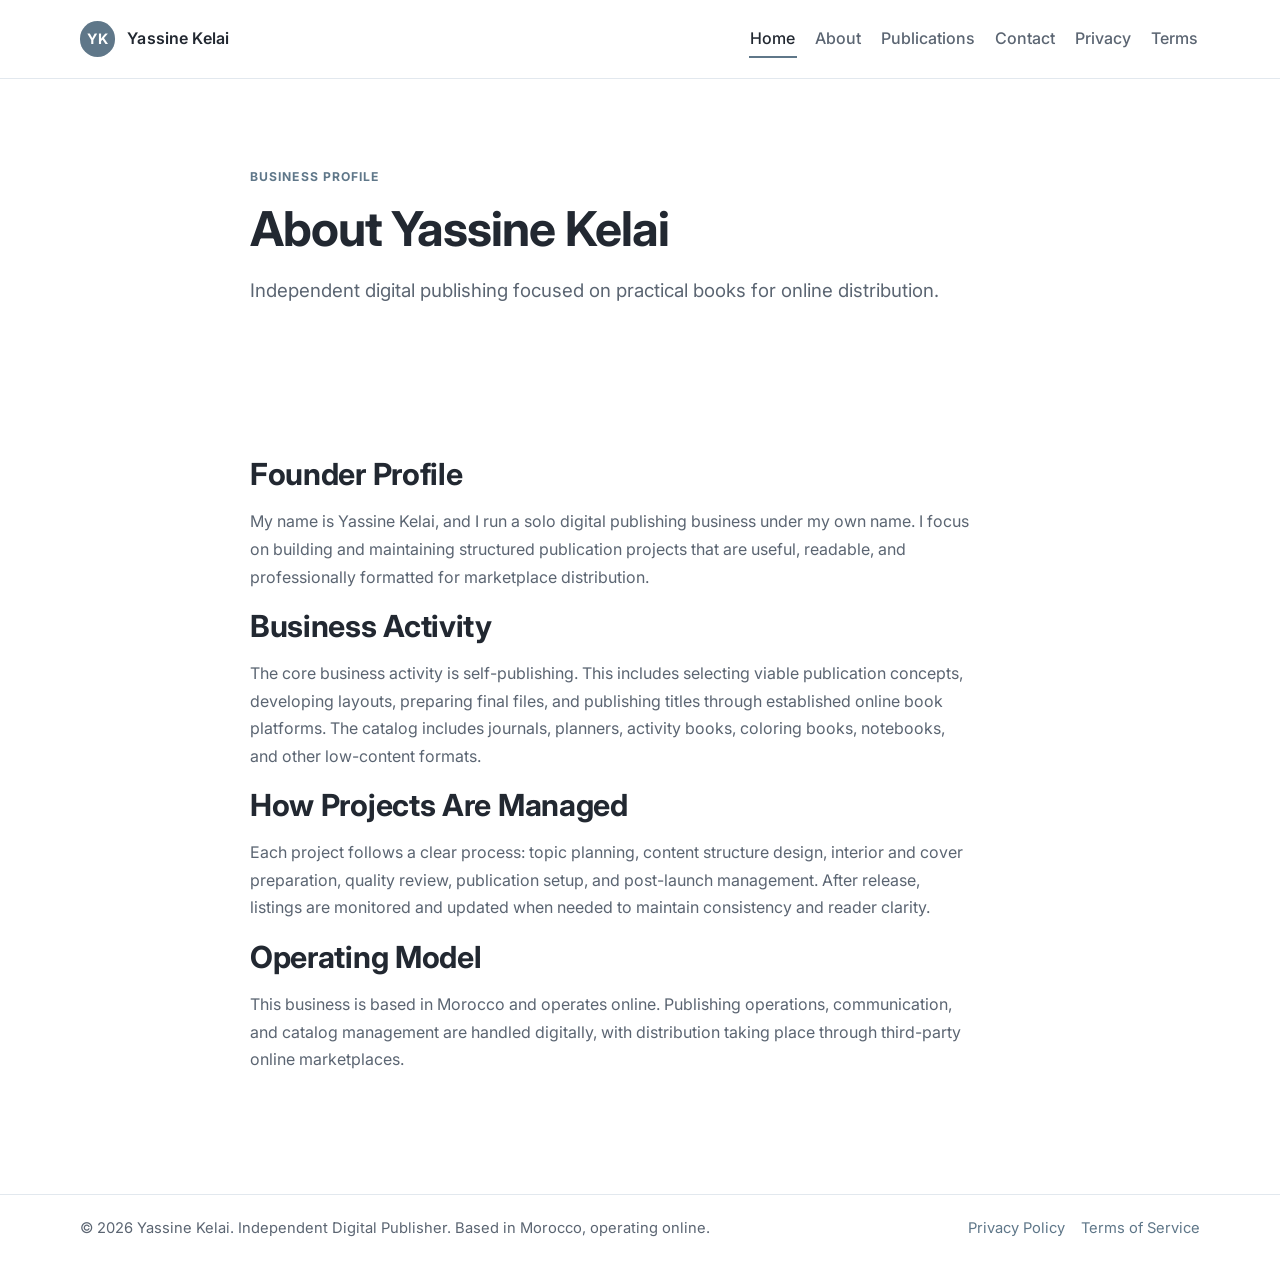
==== about/index.html @ 2085a8c1 "Fix clean URL 404 by adding directory index pages" ====
<!DOCTYPE html>
<html lang="en">
<head>
  <meta charset="UTF-8">
  <meta name="viewport" content="width=device-width, initial-scale=1.0">
  <title>About | Yassine Kelai Digital Publishing</title>
  <meta name="description" content="About Yassine Kelai and the online digital publishing activity focused on practical self-published books.">
  <meta property="og:title" content="About Yassine Kelai">
  <meta property="og:description" content="Learn how Yassine Kelai develops, prepares, and manages digital publishing projects from Morocco.">
  <meta property="og:type" content="website">
  <meta property="og:url" content="https://yassinekelai.com/about">
  <meta property="og:site_name" content="Yassine Kelai">
  <link rel="icon" type="image/svg+xml" href="/favicon.svg">
  <link rel="stylesheet" href="/styles.css">
  <script defer src="/script.js"></script>
</head>
<body>
    <header class="site-header">
    <div class="container header-wrap">
      <a class="logo" href="/" aria-label="Yassine Kelai Home"><span class="logo-mark">YK</span><span class="logo-text">Yassine Kelai</span></a>
      <button class="menu-toggle" aria-expanded="false" aria-controls="site-nav" aria-label="Open navigation menu"><span></span><span></span><span></span></button>
      <nav id="site-nav" class="site-nav" aria-label="Main navigation">
        <ul>
          <li><a href="/" data-nav="home">Home</a></li>
          <li><a href="/about" data-nav="about">About</a></li>
          <li><a href="/publications" data-nav="publications">Publications</a></li>
          <li><a href="/contact" data-nav="contact">Contact</a></li>
          <li><a href="/privacy" data-nav="privacy">Privacy</a></li>
          <li><a href="/terms" data-nav="terms">Terms</a></li>
        </ul>
      </nav>
    </div>
  </header>

  <main id="main-content">
    <section class="section page-hero">
      <div class="container narrow">
        <p class="eyebrow">Business Profile</p>
        <h1>About Yassine Kelai</h1>
        <p class="lead">Independent digital publishing focused on practical books for online distribution.</p>
      </div>
    </section>

    <section class="section">
      <div class="container narrow flow">
        <h2>Founder Profile</h2>
        <p>My name is Yassine Kelai, and I run a solo digital publishing business under my own name. I focus on building and maintaining structured publication projects that are useful, readable, and professionally formatted for marketplace distribution.</p>

        <h2>Business Activity</h2>
        <p>The core business activity is self-publishing. This includes selecting viable publication concepts, developing layouts, preparing final files, and publishing titles through established online book platforms. The catalog includes journals, planners, activity books, coloring books, notebooks, and other low-content formats.</p>

        <h2>How Projects Are Managed</h2>
        <p>Each project follows a clear process: topic planning, content structure design, interior and cover preparation, quality review, publication setup, and post-launch management. After release, listings are monitored and updated when needed to maintain consistency and reader clarity.</p>

        <h2>Operating Model</h2>
        <p>This business is based in Morocco and operates online. Publishing operations, communication, and catalog management are handled digitally, with distribution taking place through third-party online marketplaces.</p>
      </div>
    </section>
  </main>

  <footer class="site-footer">
    <div class="container footer-wrap">
      <p>© <span id="year"></span> Yassine Kelai. Independent Digital Publisher. Based in Morocco, operating online.</p>
      <nav aria-label="Footer links"><a href="/privacy">Privacy Policy</a><a href="/terms">Terms of Service</a></nav>
    </div>
  </footer>
</body>
</html>
---- styles.css ----
@import url('https://fonts.googleapis.com/css2?family=Inter:wght@400;500;600;700&display=swap');

:root {
  --bg: #ffffff;
  --surface: #f6f8fa;
  --surface-strong: #eef3f6;
  --text: #222831;
  --muted: #5b6572;
  --accent: #5f7789;
  --accent-soft: #d9e4ea;
  --border: #e2e8ee;
  --shadow-sm: 0 6px 18px rgba(34, 40, 49, 0.06);
  --shadow-md: 0 14px 32px rgba(34, 40, 49, 0.1);
  --radius-sm: 10px;
  --radius-md: 14px;
  --radius-lg: 16px;
  --section-space: clamp(3.5rem, 7vw, 5.5rem);
}

* { box-sizing: border-box; }
html { scroll-behavior: smooth; }
body {
  margin: 0;
  font-family: 'Inter', 'Segoe UI', Roboto, Arial, sans-serif;
  color: var(--text);
  background: var(--bg);
  line-height: 1.72;
  text-rendering: optimizeLegibility;
}

a { color: inherit; text-decoration: none; }

.container { width: min(1120px, 92%); margin-inline: auto; }
.narrow { width: min(780px, 92%); margin-inline: auto; }
.section { padding: var(--section-space) 0; }
.surface { background: linear-gradient(180deg, var(--surface), #fff); }
.page-hero { padding-bottom: calc(var(--section-space) * .5); }

.site-header {
  position: sticky;
  top: 0;
  z-index: 100;
  background: rgba(255, 255, 255, 0.92);
  border-bottom: 1px solid var(--border);
  backdrop-filter: blur(12px);
}
.header-wrap {
  min-height: 78px;
  display: flex;
  align-items: center;
  justify-content: space-between;
  gap: 1rem;
}
.logo { display: inline-flex; align-items: center; gap: .75rem; font-weight: 600; }
.logo-mark {
  inline-size: 2.2rem;
  block-size: 2.2rem;
  border-radius: 50%;
  display: grid;
  place-items: center;
  background: var(--accent);
  color: #fff;
  font-size: .9rem;
  font-weight: 700;
}
.logo-text { letter-spacing: .01em; }

.menu-toggle {
  border: 1px solid var(--border);
  background: #fff;
  border-radius: var(--radius-sm);
  width: 44px;
  height: 40px;
  display: inline-flex;
  flex-direction: column;
  justify-content: center;
  align-items: center;
  gap: 4px;
  cursor: pointer;
}
.menu-toggle span {
  width: 18px;
  height: 2px;
  background: var(--text);
  border-radius: 4px;
  transition: transform .2s ease;
}

.site-nav {
  position: absolute;
  top: 78px;
  left: 0;
  right: 0;
  display: none;
  background: #fff;
  border-bottom: 1px solid var(--border);
  box-shadow: var(--shadow-sm);
}
.site-nav.open { display: block; }
.site-nav ul {
  list-style: none;
  margin: 0;
  padding: .9rem 4% 1rem;
  display: flex;
  flex-direction: column;
  gap: .35rem;
}
.site-nav a {
  display: inline-block;
  color: var(--muted);
  font-weight: 500;
  padding: .45rem .1rem;
  position: relative;
}
.site-nav a::after {
  content: '';
  position: absolute;
  left: 0;
  bottom: .12rem;
  width: 0;
  height: 2px;
  background: var(--accent);
  transition: width .2s ease;
}
.site-nav a:hover,
.site-nav a[aria-current='page'] { color: var(--text); }
.site-nav a:hover::after,
.site-nav a[aria-current='page']::after { width: 100%; }

h1, h2, h3 { color: var(--text); line-height: 1.25; margin-top: 0; }
h1 { font-size: clamp(2rem, 5vw, 3rem); margin-bottom: 1rem; letter-spacing: -0.02em; }
h2 { font-size: clamp(1.4rem, 2.8vw, 1.9rem); margin-bottom: .95rem; letter-spacing: -0.01em; }
h3 { font-size: 1.08rem; margin-bottom: .65rem; }
p { margin: 0 0 1rem; color: var(--muted); max-width: 72ch; }

.eyebrow {
  margin-bottom: .7rem;
  text-transform: uppercase;
  font-size: .76rem;
  font-weight: 700;
  letter-spacing: .09em;
  color: var(--accent);
}
.lead { font-size: clamp(1.05rem, 1.9vw, 1.17rem); }

.hero {
  background: radial-gradient(70% 120% at 100% 0%, var(--surface-strong) 0%, #fff 52%);
}
.hero-grid {
  display: grid;
  gap: 1.25rem;
  align-items: stretch;
}
.hero-panel {
  border: 1px solid var(--border);
  background: #fff;
  border-radius: var(--radius-lg);
  padding: 1.15rem 1.2rem;
  box-shadow: var(--shadow-sm);
}
.panel-label {
  font-size: .75rem;
  color: var(--accent);
  text-transform: uppercase;
  font-weight: 700;
  letter-spacing: .08em;
}

.cards { display: grid; gap: 1rem; }
.card {
  border: 1px solid var(--border);
  border-radius: var(--radius-md);
  background: #fff;
  padding: 1.25rem;
  box-shadow: var(--shadow-sm);
  transition: transform .2s ease, box-shadow .25s ease;
}
.publication-card:hover,
.card:hover { transform: translateY(-3px); box-shadow: var(--shadow-md); }
.meta { font-size: .88rem; margin-bottom: .35rem; }

.section-head {
  margin-bottom: 1rem;
  display: flex;
  align-items: center;
  justify-content: space-between;
  flex-wrap: wrap;
  gap: .8rem;
}
.pill-list {
  list-style: none;
  margin: 1.2rem 0 0;
  padding: 0;
  display: flex;
  flex-wrap: wrap;
  gap: .65rem;
}
.pill-list li {
  padding: .46rem .82rem;
  border-radius: 999px;
  border: 1px solid var(--border);
  background: #fff;
  font-size: .9rem;
}

.split { display: grid; gap: 1rem; }
.contact-form {
  border: 1px solid var(--border);
  border-radius: var(--radius-lg);
  background: #fff;
  padding: 1.2rem;
  box-shadow: var(--shadow-sm);
}
.contact-card { height: fit-content; }
.contact-form label {
  font-weight: 600;
  color: var(--text);
  margin-top: .85rem;
  margin-bottom: .3rem;
  display: block;
}
.contact-form input,
.contact-form textarea {
  width: 100%;
  border: 1px solid #d8e1e8;
  background: #fff;
  color: var(--text);
  border-radius: var(--radius-sm);
  padding: .7rem .82rem;
  font: inherit;
}

.button {
  display: inline-flex;
  align-items: center;
  justify-content: center;
  margin-top: .6rem;
  padding: .75rem 1.15rem;
  border-radius: 11px;
  border: 1px solid transparent;
  background: var(--accent);
  color: #fff;
  font-weight: 600;
  transition: transform .2s ease, box-shadow .2s ease, background .2s ease;
}
.button:hover { background: #506878; transform: translateY(-1px); box-shadow: 0 10px 18px rgba(95,119,137,.3); }

.text-link {
  color: var(--accent);
  font-weight: 600;
}
.text-link:hover { text-decoration: underline; text-underline-offset: 3px; }

button:focus-visible,
a:focus-visible,
input:focus-visible,
textarea:focus-visible {
  outline: 2px solid #8ba5b7;
  outline-offset: 2px;
}

.flow > * + * { margin-top: .45rem; }
.legal h2 { margin-top: 1.35rem; }
.note, .form-note { font-size: .9rem; }

.site-footer {
  border-top: 1px solid var(--border);
  background: #fff;
  margin-top: 1rem;
}
.footer-wrap {
  padding: 1.3rem 0 2rem;
  display: flex;
  flex-direction: column;
  gap: .75rem;
}
.footer-wrap p { margin: 0; font-size: .92rem; }
.footer-wrap nav { display: flex; flex-wrap: wrap; gap: 1rem; }
.footer-wrap nav a { color: var(--accent); font-size: .92rem; }
.footer-wrap nav a:hover { text-decoration: underline; text-underline-offset: 3px; }

@media (min-width: 820px) {
  .menu-toggle { display: none; }
  .site-nav {
    position: static;
    display: block;
    border: 0;
    box-shadow: none;
    background: transparent;
  }
  .site-nav ul {
    padding: 0;
    flex-direction: row;
    align-items: center;
    gap: 1.05rem;
  }
  .three-col { grid-template-columns: repeat(3, minmax(0, 1fr)); }
  .hero-grid { grid-template-columns: 1.5fr .95fr; gap: 2rem; }
  .split { grid-template-columns: 0.95fr 1.2fr; gap: 1.25rem; align-items: start; }
  .footer-wrap { flex-direction: row; justify-content: space-between; align-items: center; }
}
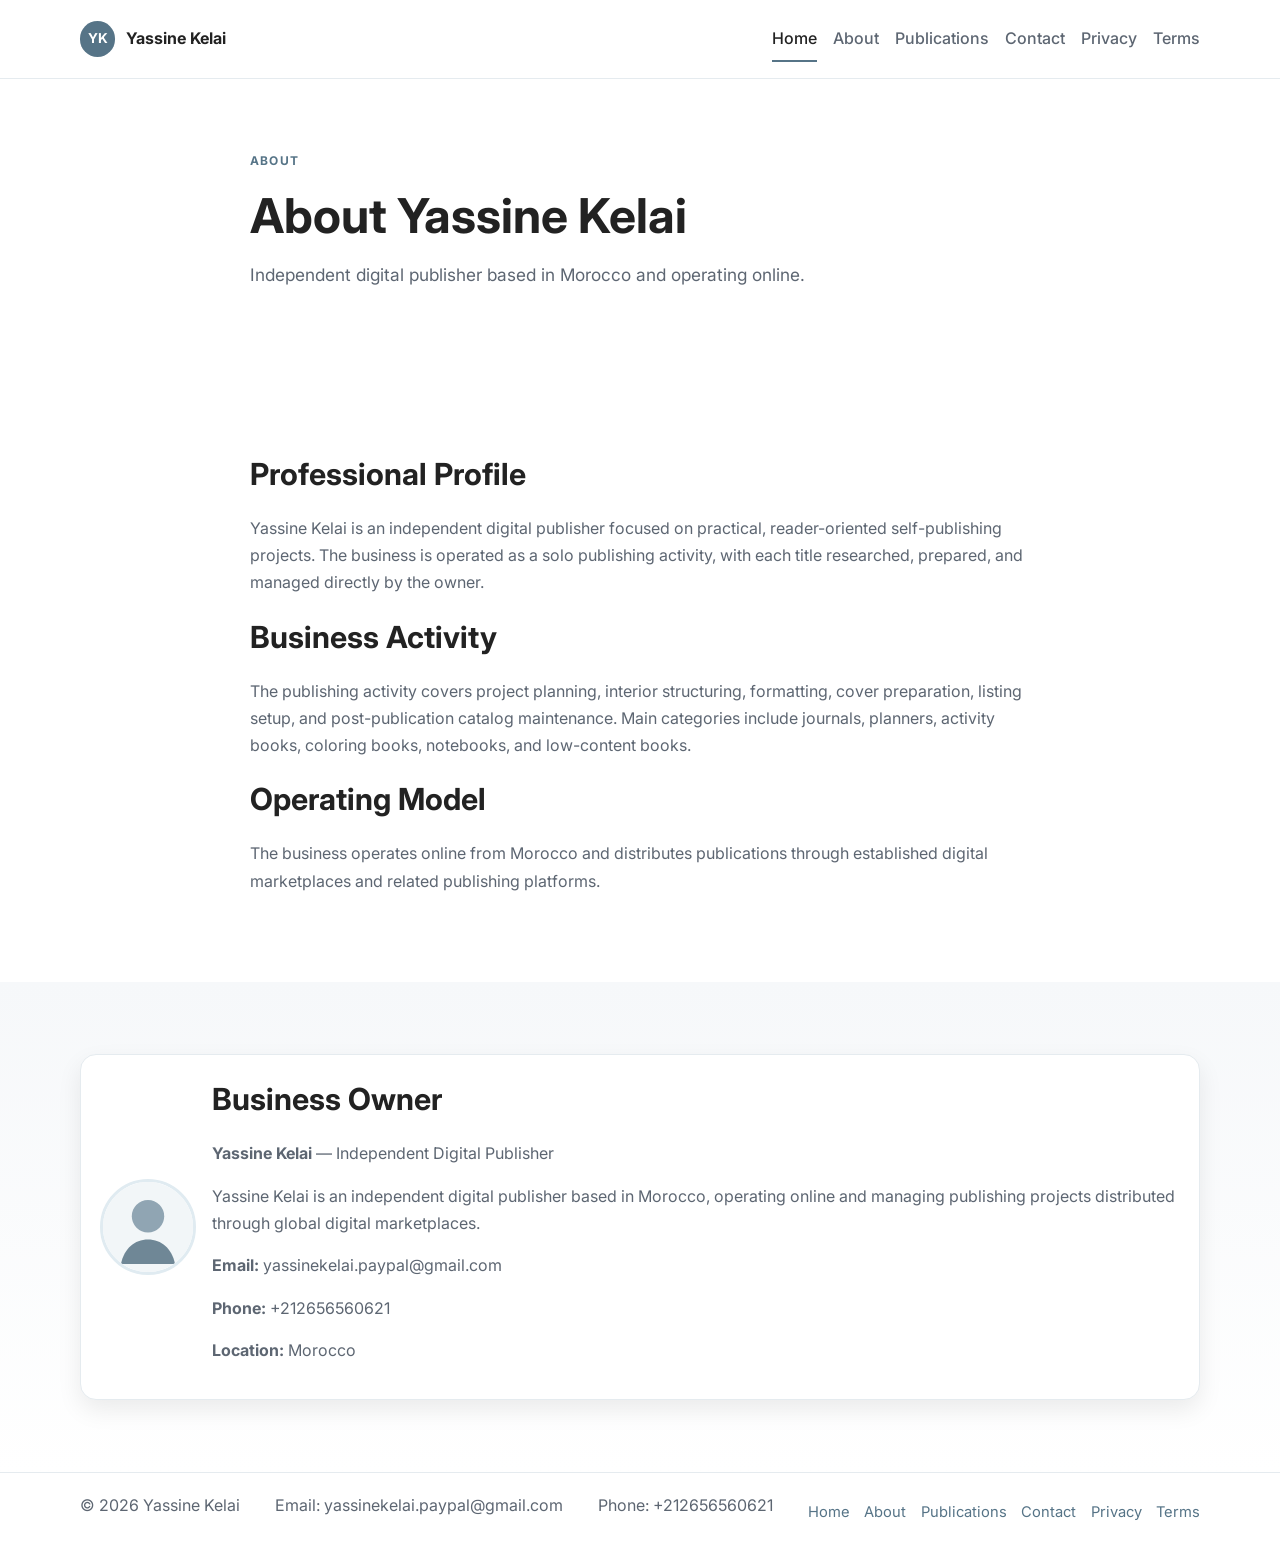
==== commit 9d0da601: "Finalize premium site redesign with strong owner identity sections" ====
--- a/about/index.html
+++ b/about/index.html
@@ -1,68 +1,17 @@
 <!DOCTYPE html>
-<html lang="en">
-<head>
-  <meta charset="UTF-8">
-  <meta name="viewport" content="width=device-width, initial-scale=1.0">
-  <title>About | Yassine Kelai Digital Publishing</title>
-  <meta name="description" content="About Yassine Kelai and the online digital publishing activity focused on practical self-published books.">
-  <meta property="og:title" content="About Yassine Kelai">
-  <meta property="og:description" content="Learn how Yassine Kelai develops, prepares, and manages digital publishing projects from Morocco.">
-  <meta property="og:type" content="website">
-  <meta property="og:url" content="https://yassinekelai.com/about">
-  <meta property="og:site_name" content="Yassine Kelai">
-  <link rel="icon" type="image/svg+xml" href="/favicon.svg">
-  <link rel="stylesheet" href="/styles.css">
-  <script defer src="/script.js"></script>
-</head>
+<html lang="en"><head>
+<meta charset="UTF-8" /><meta name="viewport" content="width=device-width, initial-scale=1.0" />
+<title>About | Yassine Kelai</title>
+<meta name="description" content="About Yassine Kelai and his independent digital publishing business." />
+<meta property="og:title" content="About | Yassine Kelai" /><meta property="og:description" content="Profile and publishing activity of Yassine Kelai." />
+<meta property="og:type" content="website" /><meta property="og:url" content="https://yassinekelai.com/about" /><meta property="og:site_name" content="Yassine Kelai" />
+<link rel="icon" href="../favicon.svg" type="image/svg+xml" /><link rel="stylesheet" href="../styles.css" /><script src="../script.js" defer></script></head>
 <body>
-    <header class="site-header">
-    <div class="container header-wrap">
-      <a class="logo" href="/" aria-label="Yassine Kelai Home"><span class="logo-mark">YK</span><span class="logo-text">Yassine Kelai</span></a>
-      <button class="menu-toggle" aria-expanded="false" aria-controls="site-nav" aria-label="Open navigation menu"><span></span><span></span><span></span></button>
-      <nav id="site-nav" class="site-nav" aria-label="Main navigation">
-        <ul>
-          <li><a href="/" data-nav="home">Home</a></li>
-          <li><a href="/about" data-nav="about">About</a></li>
-          <li><a href="/publications" data-nav="publications">Publications</a></li>
-          <li><a href="/contact" data-nav="contact">Contact</a></li>
-          <li><a href="/privacy" data-nav="privacy">Privacy</a></li>
-          <li><a href="/terms" data-nav="terms">Terms</a></li>
-        </ul>
-      </nav>
-    </div>
-  </header>
-
-  <main id="main-content">
-    <section class="section page-hero">
-      <div class="container narrow">
-        <p class="eyebrow">Business Profile</p>
-        <h1>About Yassine Kelai</h1>
-        <p class="lead">Independent digital publishing focused on practical books for online distribution.</p>
-      </div>
-    </section>
-
-    <section class="section">
-      <div class="container narrow flow">
-        <h2>Founder Profile</h2>
-        <p>My name is Yassine Kelai, and I run a solo digital publishing business under my own name. I focus on building and maintaining structured publication projects that are useful, readable, and professionally formatted for marketplace distribution.</p>
-
-        <h2>Business Activity</h2>
-        <p>The core business activity is self-publishing. This includes selecting viable publication concepts, developing layouts, preparing final files, and publishing titles through established online book platforms. The catalog includes journals, planners, activity books, coloring books, notebooks, and other low-content formats.</p>
-
-        <h2>How Projects Are Managed</h2>
-        <p>Each project follows a clear process: topic planning, content structure design, interior and cover preparation, quality review, publication setup, and post-launch management. After release, listings are monitored and updated when needed to maintain consistency and reader clarity.</p>
-
-        <h2>Operating Model</h2>
-        <p>This business is based in Morocco and operates online. Publishing operations, communication, and catalog management are handled digitally, with distribution taking place through third-party online marketplaces.</p>
-      </div>
-    </section>
-  </main>
-
-  <footer class="site-footer">
-    <div class="container footer-wrap">
-      <p>© <span id="year"></span> Yassine Kelai. Independent Digital Publisher. Based in Morocco, operating online.</p>
-      <nav aria-label="Footer links"><a href="/privacy">Privacy Policy</a><a href="/terms">Terms of Service</a></nav>
-    </div>
-  </footer>
-</body>
-</html>
+<header class="site-header"><div class="container nav-wrap"><a class="logo" href="../"><span class="logo-badge">YK</span><span>Yassine Kelai</span></a><button class="menu-btn" aria-label="Open navigation" aria-expanded="false" aria-controls="main-nav"><span></span><span></span><span></span></button><nav id="main-nav" class="main-nav" aria-label="Main navigation"><a href="../" data-page="home">Home</a><a href="../about/" data-page="about">About</a><a href="../publications/" data-page="publications">Publications</a><a href="../contact/" data-page="contact">Contact</a><a href="../privacy/" data-page="privacy">Privacy</a><a href="../terms/" data-page="terms">Terms</a></nav></div></header>
+<main>
+<section class="section page-top"><div class="container narrow"><p class="eyebrow">About</p><h1>About Yassine Kelai</h1><p class="lead">Independent digital publisher based in Morocco and operating online.</p></div></section>
+<section class="section"><div class="container narrow"><h2>Professional Profile</h2><p>Yassine Kelai is an independent digital publisher focused on practical, reader-oriented self-publishing projects. The business is operated as a solo publishing activity, with each title researched, prepared, and managed directly by the owner.</p><h2>Business Activity</h2><p>The publishing activity covers project planning, interior structuring, formatting, cover preparation, listing setup, and post-publication catalog maintenance. Main categories include journals, planners, activity books, coloring books, notebooks, and low-content books.</p><h2>Operating Model</h2><p>The business operates online from Morocco and distributes publications through established digital marketplaces and related publishing platforms.</p></div></section>
+<section class="section alt"><div class="container owner-highlight"><img src="../owner.svg" alt="Yassine Kelai profile" class="owner-photo" /><div><h2>Business Owner</h2><p><strong>Yassine Kelai</strong> — Independent Digital Publisher</p><p>Yassine Kelai is an independent digital publisher based in Morocco, operating online and managing publishing projects distributed through global digital marketplaces.</p><p><strong>Email:</strong> yassinekelai.paypal@gmail.com</p><p><strong>Phone:</strong> +212656560621</p><p><strong>Location:</strong> Morocco</p></div></div></section>
+</main>
+<footer class="site-footer"><div class="container footer-wrap"><p>© <span id="year"></span> Yassine Kelai</p><p>Email: yassinekelai.paypal@gmail.com</p><p>Phone: +212656560621</p><nav><a href="../">Home</a><a href="../about/">About</a><a href="../publications/">Publications</a><a href="../contact/">Contact</a><a href="../privacy/">Privacy</a><a href="../terms/">Terms</a></nav></div></footer>
+</body></html>
--- a/styles.css
+++ b/styles.css
@@ -1,301 +1,22 @@
 @import url('https://fonts.googleapis.com/css2?family=Inter:wght@400;500;600;700&display=swap');
-
-:root {
-  --bg: #ffffff;
-  --surface: #f6f8fa;
-  --surface-strong: #eef3f6;
-  --text: #222831;
-  --muted: #5b6572;
-  --accent: #5f7789;
-  --accent-soft: #d9e4ea;
-  --border: #e2e8ee;
-  --shadow-sm: 0 6px 18px rgba(34, 40, 49, 0.06);
-  --shadow-md: 0 14px 32px rgba(34, 40, 49, 0.1);
-  --radius-sm: 10px;
-  --radius-md: 14px;
-  --radius-lg: 16px;
-  --section-space: clamp(3.5rem, 7vw, 5.5rem);
-}
-
-* { box-sizing: border-box; }
-html { scroll-behavior: smooth; }
-body {
-  margin: 0;
-  font-family: 'Inter', 'Segoe UI', Roboto, Arial, sans-serif;
-  color: var(--text);
-  background: var(--bg);
-  line-height: 1.72;
-  text-rendering: optimizeLegibility;
-}
-
-a { color: inherit; text-decoration: none; }
-
-.container { width: min(1120px, 92%); margin-inline: auto; }
-.narrow { width: min(780px, 92%); margin-inline: auto; }
-.section { padding: var(--section-space) 0; }
-.surface { background: linear-gradient(180deg, var(--surface), #fff); }
-.page-hero { padding-bottom: calc(var(--section-space) * .5); }
-
-.site-header {
-  position: sticky;
-  top: 0;
-  z-index: 100;
-  background: rgba(255, 255, 255, 0.92);
-  border-bottom: 1px solid var(--border);
-  backdrop-filter: blur(12px);
-}
-.header-wrap {
-  min-height: 78px;
-  display: flex;
-  align-items: center;
-  justify-content: space-between;
-  gap: 1rem;
-}
-.logo { display: inline-flex; align-items: center; gap: .75rem; font-weight: 600; }
-.logo-mark {
-  inline-size: 2.2rem;
-  block-size: 2.2rem;
-  border-radius: 50%;
-  display: grid;
-  place-items: center;
-  background: var(--accent);
-  color: #fff;
-  font-size: .9rem;
-  font-weight: 700;
-}
-.logo-text { letter-spacing: .01em; }
-
-.menu-toggle {
-  border: 1px solid var(--border);
-  background: #fff;
-  border-radius: var(--radius-sm);
-  width: 44px;
-  height: 40px;
-  display: inline-flex;
-  flex-direction: column;
-  justify-content: center;
-  align-items: center;
-  gap: 4px;
-  cursor: pointer;
-}
-.menu-toggle span {
-  width: 18px;
-  height: 2px;
-  background: var(--text);
-  border-radius: 4px;
-  transition: transform .2s ease;
-}
-
-.site-nav {
-  position: absolute;
-  top: 78px;
-  left: 0;
-  right: 0;
-  display: none;
-  background: #fff;
-  border-bottom: 1px solid var(--border);
-  box-shadow: var(--shadow-sm);
-}
-.site-nav.open { display: block; }
-.site-nav ul {
-  list-style: none;
-  margin: 0;
-  padding: .9rem 4% 1rem;
-  display: flex;
-  flex-direction: column;
-  gap: .35rem;
-}
-.site-nav a {
-  display: inline-block;
-  color: var(--muted);
-  font-weight: 500;
-  padding: .45rem .1rem;
-  position: relative;
-}
-.site-nav a::after {
-  content: '';
-  position: absolute;
-  left: 0;
-  bottom: .12rem;
-  width: 0;
-  height: 2px;
-  background: var(--accent);
-  transition: width .2s ease;
-}
-.site-nav a:hover,
-.site-nav a[aria-current='page'] { color: var(--text); }
-.site-nav a:hover::after,
-.site-nav a[aria-current='page']::after { width: 100%; }
-
-h1, h2, h3 { color: var(--text); line-height: 1.25; margin-top: 0; }
-h1 { font-size: clamp(2rem, 5vw, 3rem); margin-bottom: 1rem; letter-spacing: -0.02em; }
-h2 { font-size: clamp(1.4rem, 2.8vw, 1.9rem); margin-bottom: .95rem; letter-spacing: -0.01em; }
-h3 { font-size: 1.08rem; margin-bottom: .65rem; }
-p { margin: 0 0 1rem; color: var(--muted); max-width: 72ch; }
-
-.eyebrow {
-  margin-bottom: .7rem;
-  text-transform: uppercase;
-  font-size: .76rem;
-  font-weight: 700;
-  letter-spacing: .09em;
-  color: var(--accent);
-}
-.lead { font-size: clamp(1.05rem, 1.9vw, 1.17rem); }
-
-.hero {
-  background: radial-gradient(70% 120% at 100% 0%, var(--surface-strong) 0%, #fff 52%);
-}
-.hero-grid {
-  display: grid;
-  gap: 1.25rem;
-  align-items: stretch;
-}
-.hero-panel {
-  border: 1px solid var(--border);
-  background: #fff;
-  border-radius: var(--radius-lg);
-  padding: 1.15rem 1.2rem;
-  box-shadow: var(--shadow-sm);
-}
-.panel-label {
-  font-size: .75rem;
-  color: var(--accent);
-  text-transform: uppercase;
-  font-weight: 700;
-  letter-spacing: .08em;
-}
-
-.cards { display: grid; gap: 1rem; }
-.card {
-  border: 1px solid var(--border);
-  border-radius: var(--radius-md);
-  background: #fff;
-  padding: 1.25rem;
-  box-shadow: var(--shadow-sm);
-  transition: transform .2s ease, box-shadow .25s ease;
-}
-.publication-card:hover,
-.card:hover { transform: translateY(-3px); box-shadow: var(--shadow-md); }
-.meta { font-size: .88rem; margin-bottom: .35rem; }
-
-.section-head {
-  margin-bottom: 1rem;
-  display: flex;
-  align-items: center;
-  justify-content: space-between;
-  flex-wrap: wrap;
-  gap: .8rem;
-}
-.pill-list {
-  list-style: none;
-  margin: 1.2rem 0 0;
-  padding: 0;
-  display: flex;
-  flex-wrap: wrap;
-  gap: .65rem;
-}
-.pill-list li {
-  padding: .46rem .82rem;
-  border-radius: 999px;
-  border: 1px solid var(--border);
-  background: #fff;
-  font-size: .9rem;
-}
-
-.split { display: grid; gap: 1rem; }
-.contact-form {
-  border: 1px solid var(--border);
-  border-radius: var(--radius-lg);
-  background: #fff;
-  padding: 1.2rem;
-  box-shadow: var(--shadow-sm);
-}
-.contact-card { height: fit-content; }
-.contact-form label {
-  font-weight: 600;
-  color: var(--text);
-  margin-top: .85rem;
-  margin-bottom: .3rem;
-  display: block;
-}
-.contact-form input,
-.contact-form textarea {
-  width: 100%;
-  border: 1px solid #d8e1e8;
-  background: #fff;
-  color: var(--text);
-  border-radius: var(--radius-sm);
-  padding: .7rem .82rem;
-  font: inherit;
-}
-
-.button {
-  display: inline-flex;
-  align-items: center;
-  justify-content: center;
-  margin-top: .6rem;
-  padding: .75rem 1.15rem;
-  border-radius: 11px;
-  border: 1px solid transparent;
-  background: var(--accent);
-  color: #fff;
-  font-weight: 600;
-  transition: transform .2s ease, box-shadow .2s ease, background .2s ease;
-}
-.button:hover { background: #506878; transform: translateY(-1px); box-shadow: 0 10px 18px rgba(95,119,137,.3); }
-
-.text-link {
-  color: var(--accent);
-  font-weight: 600;
-}
-.text-link:hover { text-decoration: underline; text-underline-offset: 3px; }
-
-button:focus-visible,
-a:focus-visible,
-input:focus-visible,
-textarea:focus-visible {
-  outline: 2px solid #8ba5b7;
-  outline-offset: 2px;
-}
-
-.flow > * + * { margin-top: .45rem; }
-.legal h2 { margin-top: 1.35rem; }
-.note, .form-note { font-size: .9rem; }
-
-.site-footer {
-  border-top: 1px solid var(--border);
-  background: #fff;
-  margin-top: 1rem;
-}
-.footer-wrap {
-  padding: 1.3rem 0 2rem;
-  display: flex;
-  flex-direction: column;
-  gap: .75rem;
-}
-.footer-wrap p { margin: 0; font-size: .92rem; }
-.footer-wrap nav { display: flex; flex-wrap: wrap; gap: 1rem; }
-.footer-wrap nav a { color: var(--accent); font-size: .92rem; }
-.footer-wrap nav a:hover { text-decoration: underline; text-underline-offset: 3px; }
-
-@media (min-width: 820px) {
-  .menu-toggle { display: none; }
-  .site-nav {
-    position: static;
-    display: block;
-    border: 0;
-    box-shadow: none;
-    background: transparent;
-  }
-  .site-nav ul {
-    padding: 0;
-    flex-direction: row;
-    align-items: center;
-    gap: 1.05rem;
-  }
-  .three-col { grid-template-columns: repeat(3, minmax(0, 1fr)); }
-  .hero-grid { grid-template-columns: 1.5fr .95fr; gap: 2rem; }
-  .split { grid-template-columns: 0.95fr 1.2fr; gap: 1.25rem; align-items: start; }
-  .footer-wrap { flex-direction: row; justify-content: space-between; align-items: center; }
-}
+:root{--bg:#fff;--text:#222;--muted:#5d6672;--accent:#567487;--surface:#f6f8fa;--bd:#e5ebef;--r:14px;--shadow:0 10px 24px rgba(0,0,0,.08)}
+*{box-sizing:border-box}html{scroll-behavior:smooth}body{margin:0;font-family:Inter,Arial,sans-serif;color:var(--text);background:var(--bg);line-height:1.7}
+a{text-decoration:none;color:inherit}.container{width:min(1120px,92%);margin:auto}.narrow{width:min(780px,92%);margin:auto}
+.section{padding:4.5rem 0}.alt{background:linear-gradient(180deg,var(--surface),#fff)}
+.site-header{position:sticky;top:0;z-index:90;background:rgba(255,255,255,.95);backdrop-filter:blur(10px);border-bottom:1px solid var(--bd)}
+.nav-wrap{min-height:78px;display:flex;align-items:center;justify-content:space-between;gap:1rem}
+.logo{display:flex;align-items:center;gap:.7rem;font-weight:700}.logo-badge{display:grid;place-items:center;width:2.2rem;height:2.2rem;border-radius:50%;background:var(--accent);color:#fff;font-size:.85rem}
+.menu-btn{background:#fff;border:1px solid var(--bd);border-radius:10px;width:44px;height:40px;display:flex;flex-direction:column;justify-content:center;gap:4px;align-items:center}.menu-btn span{width:18px;height:2px;background:#222}
+.main-nav{display:none;position:absolute;top:78px;left:0;right:0;background:#fff;border-bottom:1px solid var(--bd);padding:.8rem 4%}.main-nav.open{display:grid;gap:.35rem}.main-nav a{padding:.45rem 0;color:var(--muted);font-weight:500}.main-nav a:hover,.main-nav a[aria-current='page']{color:var(--text)}
+.hero{background:radial-gradient(65% 120% at 100% 0,#eaf1f5 0,#fff 60%)}.hero-grid{display:grid;gap:1.4rem;align-items:start}
+.eyebrow{text-transform:uppercase;font-size:.75rem;letter-spacing:.1em;font-weight:700;color:var(--accent)}h1{font-size:clamp(2rem,5vw,3rem);line-height:1.2;margin:.45rem 0 1rem}h2{font-size:clamp(1.4rem,2.5vw,1.9rem);margin:0 0 .9rem}h3{margin:0 0 .45rem}p{margin:0 0 .95rem;color:var(--muted)}.lead{font-size:1.08rem}
+.btn{display:inline-flex;padding:.76rem 1.15rem;border-radius:12px;background:var(--accent);color:#fff;font-weight:600;border:1px solid transparent;transition:.2s}.btn:hover{transform:translateY(-1px);box-shadow:var(--shadow)}.btn-light{background:#fff;color:var(--accent);border-color:var(--accent)}.hero-actions{display:flex;gap:.7rem;flex-wrap:wrap}
+.cards{display:grid;gap:1rem}.card{background:#fff;border:1px solid var(--bd);border-radius:var(--r);padding:1.2rem;box-shadow:0 8px 20px rgba(20,20,20,.05);transition:.2s}.card:hover{transform:translateY(-3px);box-shadow:var(--shadow)}.meta{font-size:.88rem}
+.tags{list-style:none;padding:0;margin:1rem 0 0;display:flex;flex-wrap:wrap;gap:.65rem}.tags li{padding:.48rem .84rem;border:1px solid var(--bd);border-radius:999px;background:#fff}
+.section-head{display:flex;justify-content:space-between;align-items:center;gap:.8rem;flex-wrap:wrap}.link{color:var(--accent);font-weight:600}
+.owner-card,.owner-highlight{background:#fff;border:1px solid var(--bd);border-radius:16px;box-shadow:var(--shadow);padding:1.2rem}.owner-title{font-weight:600;color:var(--accent)}.owner-photo{width:96px;height:96px;border-radius:50%;border:3px solid #e0ebf1;background:#fff;object-fit:cover}
+.owner-highlight{display:grid;gap:1rem;align-items:center}.split{display:grid;gap:1rem}.contact-form{background:#fff;border:1px solid var(--bd);border-radius:16px;box-shadow:var(--shadow);padding:1.2rem}
+label{display:block;font-weight:600;margin:.7rem 0 .3rem}input,textarea{width:100%;padding:.68rem .8rem;border:1px solid #d7e1e7;border-radius:10px;font:inherit}input:focus-visible,textarea:focus-visible,a:focus-visible,button:focus-visible{outline:2px solid #87a2b5;outline-offset:2px}
+.legal h2{margin-top:1.25rem}.note{font-size:.92rem}
+.site-footer{border-top:1px solid var(--bd);background:#fff}.footer-wrap{padding:1.2rem 0 2rem;display:grid;gap:.45rem}.footer-wrap nav{display:flex;gap:.9rem;flex-wrap:wrap}.footer-wrap nav a{color:var(--accent);font-size:.92rem}
+@media (min-width:860px){.menu-btn{display:none}.main-nav{display:flex;position:static;border:none;padding:0;gap:1rem}.main-nav a{position:relative}.main-nav a::after{content:'';position:absolute;left:0;bottom:-.15rem;width:0;height:2px;background:var(--accent);transition:.2s}.main-nav a:hover::after,.main-nav a[aria-current='page']::after{width:100%}.hero-grid{grid-template-columns:1.4fr 1fr;gap:2rem}.three{grid-template-columns:repeat(3,minmax(0,1fr))}.owner-highlight{grid-template-columns:auto 1fr}.split{grid-template-columns:1fr 1.2fr}.footer-wrap{grid-template-columns:repeat(4,max-content);justify-content:space-between;align-items:center}}
